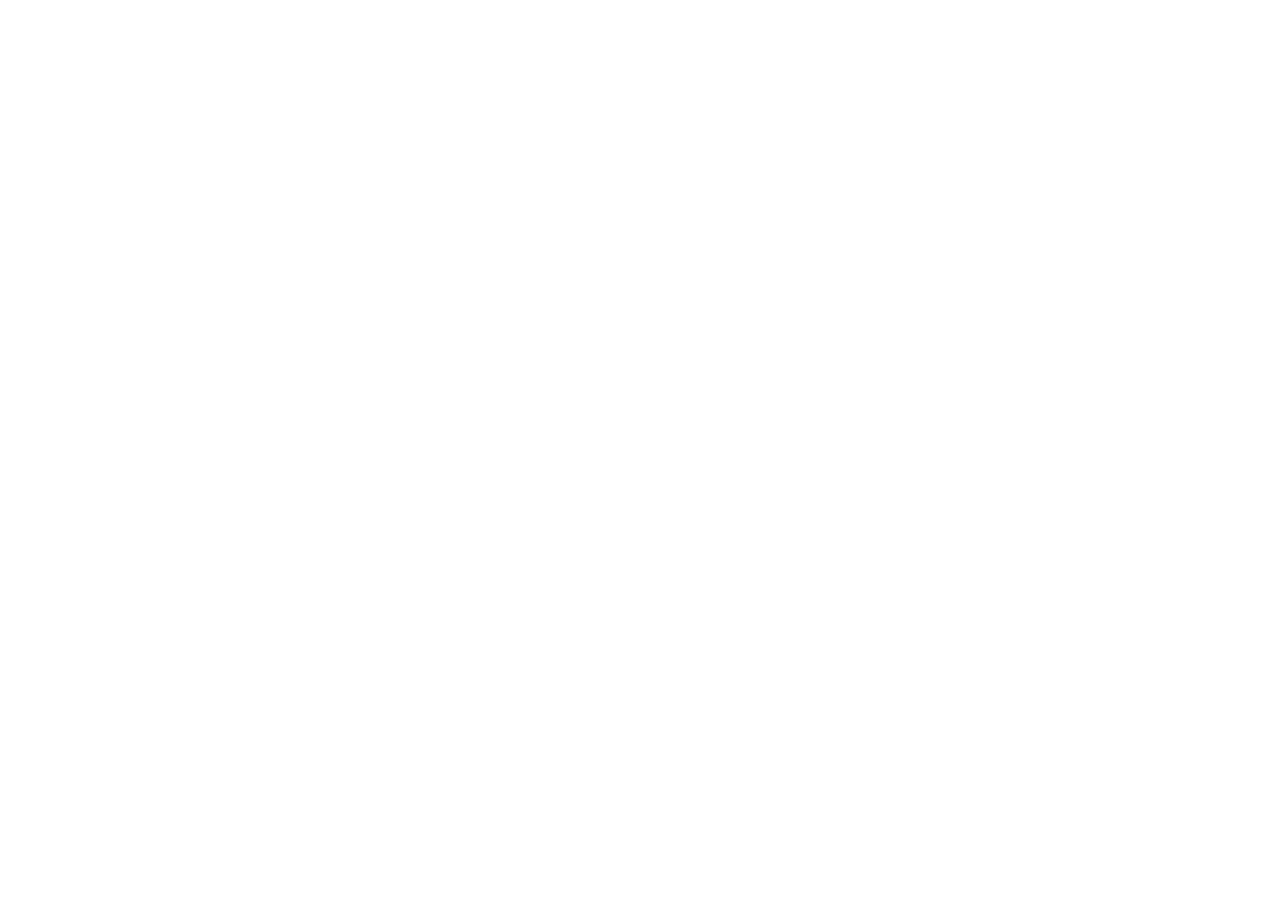
==== index.html @ 38ce5690 "sam's_shoes" ====
<!DOCTYPE html>
<html lang="ko">
  <head>
    <meta charset="UTF-8" />
    <meta http-equiv="X-UA-Compatible" content="IE=edge" />
    <meta name="viewport" content="width=device-width, initial-scale=1.0" />
    <title>Sam's shoes</title>
  </head>
  <body></body>
</html>
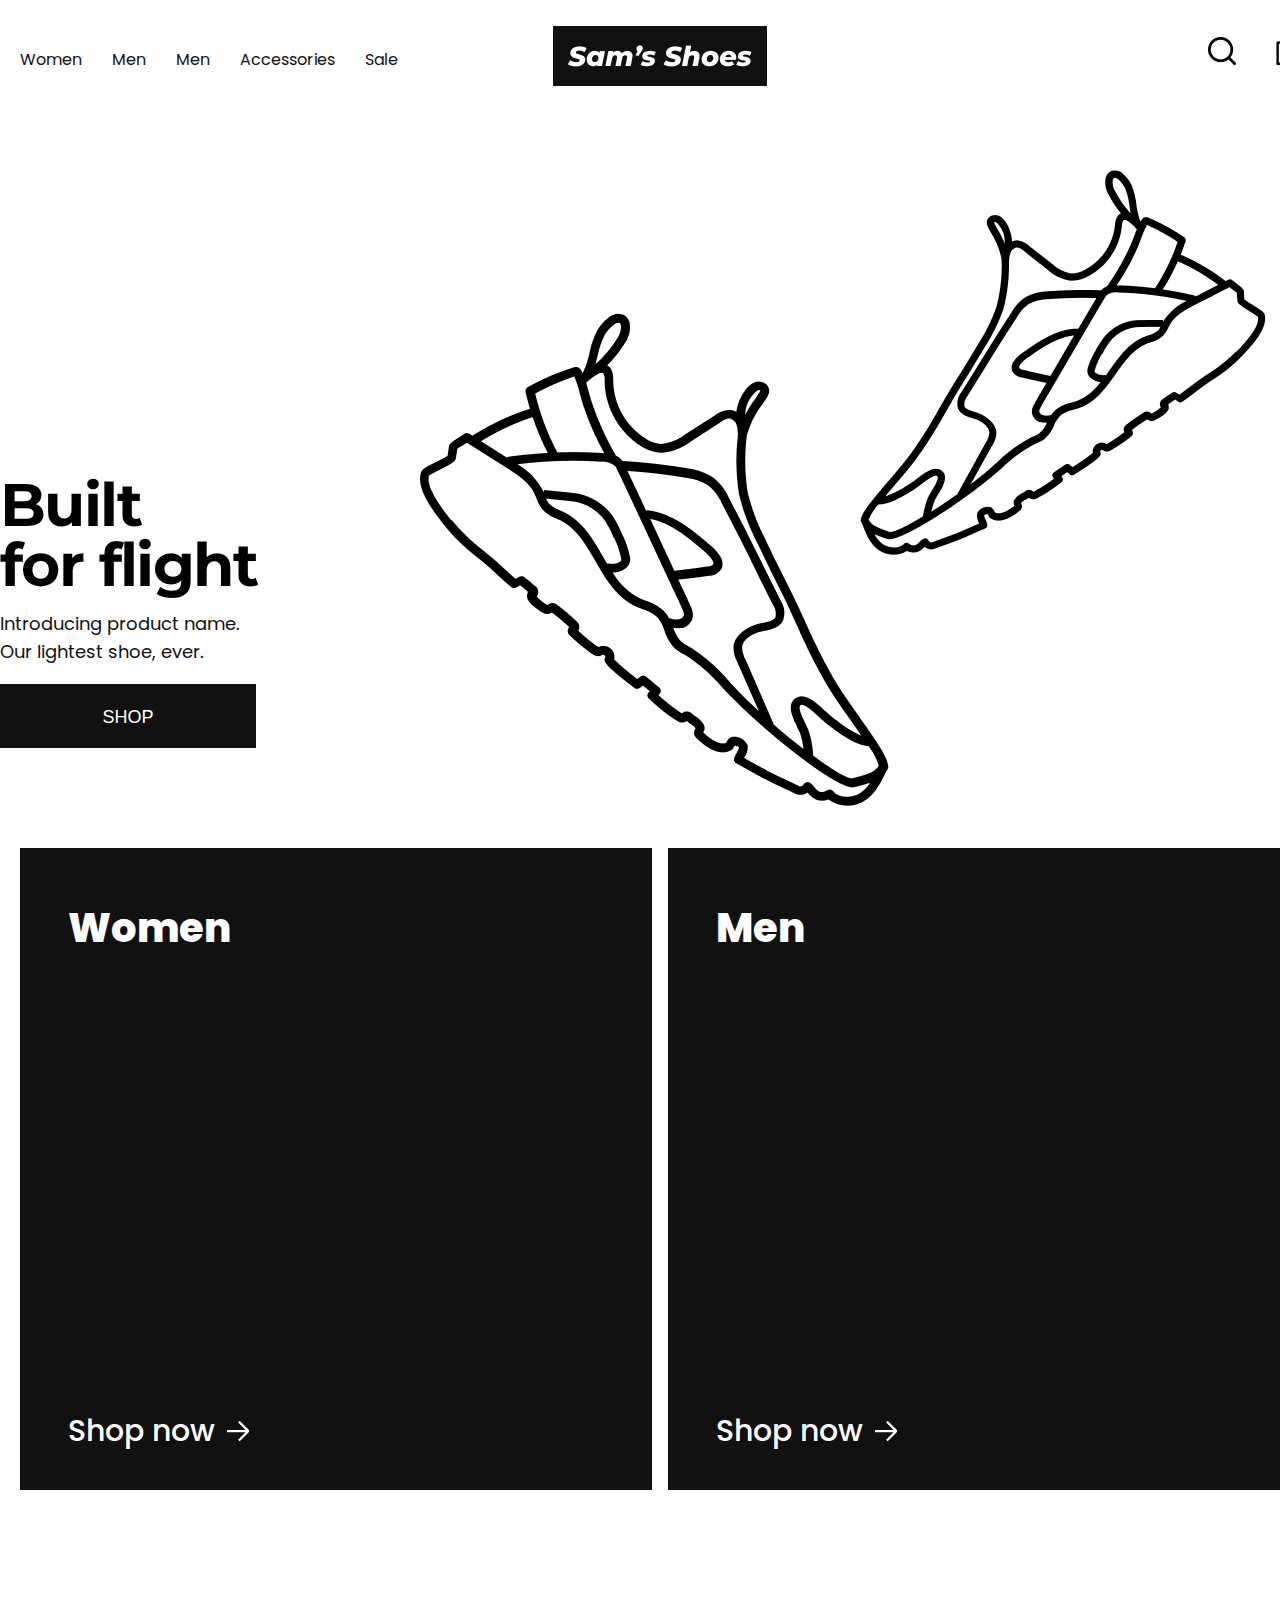
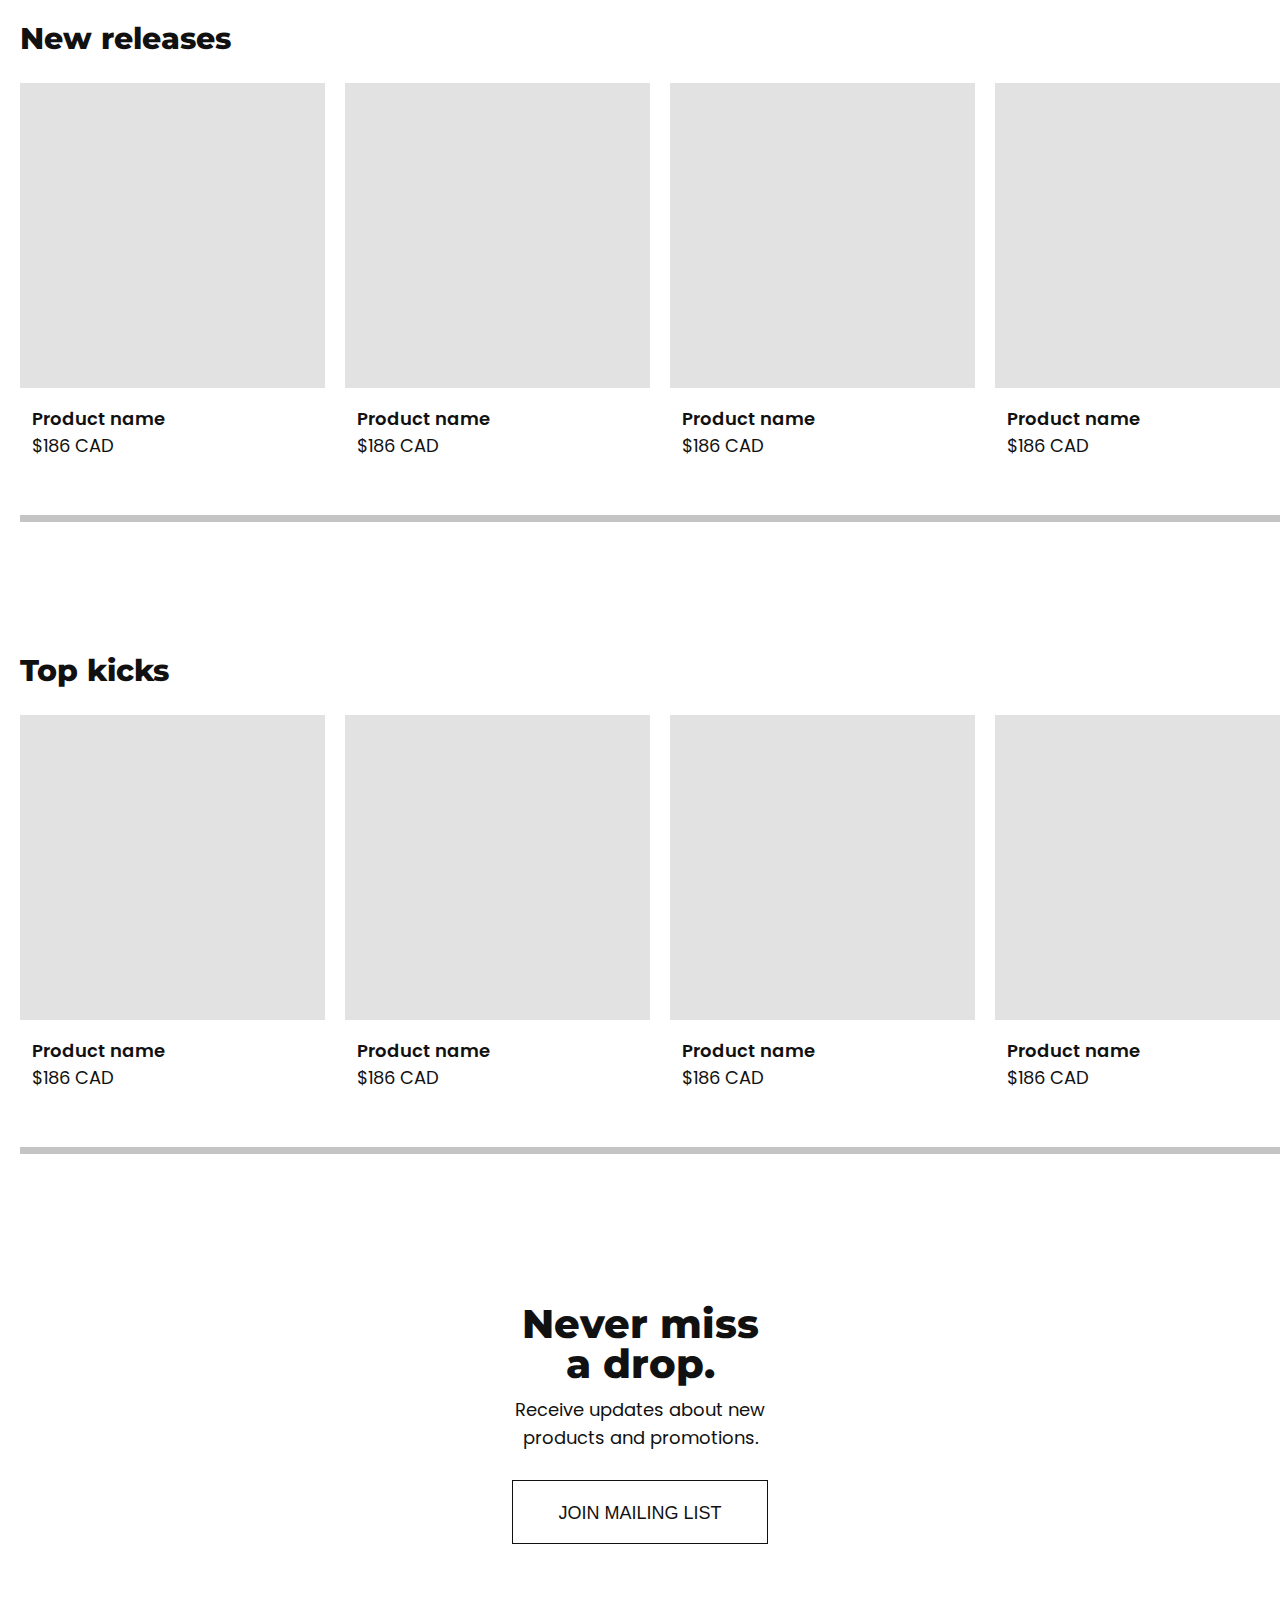
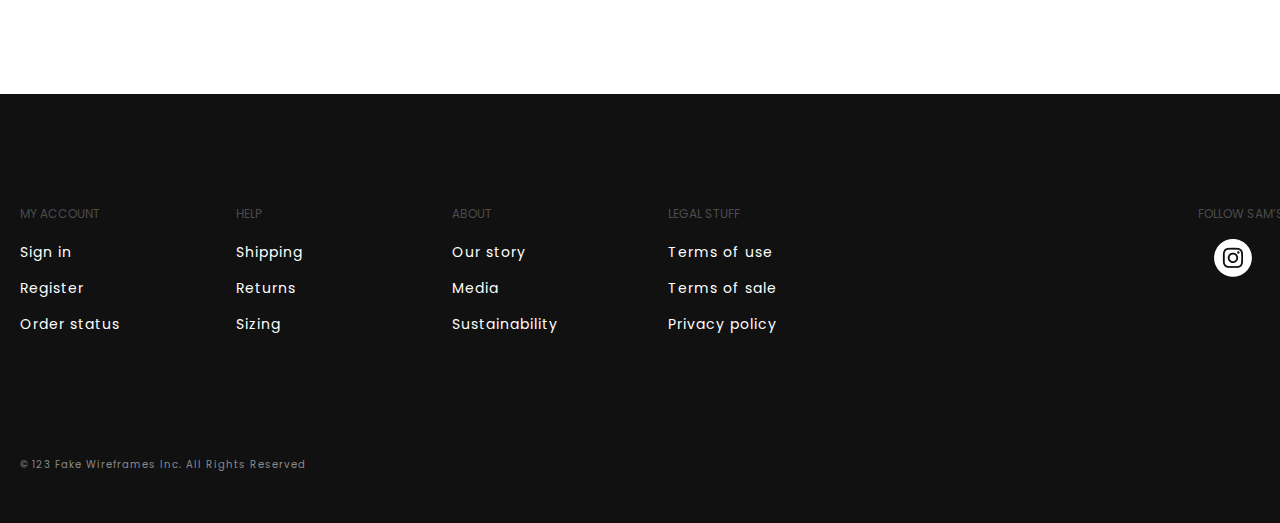
==== commit 837d9b7b: "shoes" ====
--- a/index.html
+++ b/index.html
@@ -3,8 +3,202 @@
   <head>
     <meta charset="UTF-8" />
     <meta http-equiv="X-UA-Compatible" content="IE=edge" />
-    <meta name="viewport" content="width=device-width, initial-scale=1.0" />
+    <meta name="viewport" content="width=S, initial-scale=1.0" />
     <title>Sam's shoes</title>
+    <link rel="stylesheet" href="/css/main.css" />
   </head>
-  <body></body>
+  <body>
+    <div class="container">
+      <div class="header">
+        <div class="inner">
+          <a href="#x" class="logo">
+            <img src="/images/logo.png" alt="" />
+          </a>
+          <ul class="nav">
+            <li><a href="#x">Women</a></li>
+            <li><a href="#x">Men</a></li>
+            <li><a href="#x">Men</a></li>
+            <li><a href="#x">Accessories</a></li>
+            <li><a href="#x">Sale</a></li>
+          </ul>
+          <ul class="top_menu">
+            <li>
+              <a href="#x"><img src="/images/search_icon.png" alt="" /></a>
+            </li>
+            <li>
+              <a href="#x"><img src="/images/cart_icon.png" alt="" /></a>
+            </li>
+          </ul>
+        </div>
+      </div>
+
+      <div class="hero">
+        <div class="slide">
+          <div class="text_box">
+            <h2>Built<br />for flight</h2>
+            <p>Introducing product name.<br />Our lightest shoe, ever.</p>
+            <button class="btn btn_dark">SHOP</button>
+          </div>
+        </div>
+      </div>
+
+      <div class="banner inner">
+        <ul>
+          <li>
+            <h2>Women</h2>
+            <a href="#x">
+              <span>Shop now</span>
+              <img src="/images/arrow.png" alt="" />
+            </a>
+          </li>
+          <li>
+            <h2>Men</h2>
+            <a href="#x">
+              <span>Shop now</span>
+              <img src="/images/arrow.png" alt="" />
+            </a>
+          </li>
+        </ul>
+      </div>
+
+      <div class="product inner">
+        <h2>New releases</h2>
+        <ul>
+          <li>
+            <img src="/images/gray_img.png" alt="" />
+            <div class="detail">
+              <p class="name">Product name</p>
+              <p class="price">$186 CAD</p>
+            </div>
+          </li>
+          <li>
+            <img src="/images/gray_img.png" alt="" />
+            <div class="detail">
+              <p class="name">Product name</p>
+              <p class="price">$186 CAD</p>
+            </div>
+          </li>
+          <li>
+            <img src="/images/gray_img.png" alt="" />
+            <div class="detail">
+              <p class="name">Product name</p>
+              <p class="price">$186 CAD</p>
+            </div>
+          </li>
+          <li>
+            <img src="/images/gray_img.png" alt="" />
+            <div class="detail">
+              <p class="name">Product name</p>
+              <p class="price">$186 CAD</p>
+            </div>
+          </li>
+        </ul>
+      </div>
+
+      <div class="product inner">
+        <h2>Top kicks</h2>
+        <ul>
+          <li>
+            <img src="/images/gray_img.png" alt="" />
+            <div class="detail">
+              <p class="name">Product name</p>
+              <p class="price">$186 CAD</p>
+            </div>
+          </li>
+          <li>
+            <img src="/images/gray_img.png" alt="" />
+            <div class="detail">
+              <p class="name">Product name</p>
+              <p class="price">$186 CAD</p>
+            </div>
+          </li>
+          <li>
+            <img src="/images/gray_img.png" alt="" />
+            <div class="detail">
+              <p class="name">Product name</p>
+              <p class="price">$186 CAD</p>
+            </div>
+          </li>
+          <li>
+            <img src="/images/gray_img.png" alt="" />
+            <div class="detail">
+              <p class="name">Product name</p>
+              <p class="price">$186 CAD</p>
+            </div>
+          </li>
+        </ul>
+      </div>
+
+      <div class="mailing">
+        <div class="text_box">
+          <h2>Never miss<br />a drop.</h2>
+          <p>Receive updates about new<br />products and promotions.</p>
+          <button class="btn">JOIN MAILING LIST</button>
+        </div>
+      </div>
+
+      <div class="footer">
+        <div class="inner">
+          <div class="menu">
+            <ul class="footer_menu">
+              <li>
+                <a href="#x">MY ACCOUNT</a>
+                <ul>
+                  <li><a href="#x">Sign in</a></li>
+                  <li><a href="#x">Register</a></li>
+                  <li><a href="#x">Order status</a></li>
+                </ul>
+              </li>
+              <li>
+                <a href="#x">HELP</a>
+                <ul>
+                  <li><a href="#x">Shipping</a></li>
+                  <li><a href="#x">Returns</a></li>
+                  <li><a href="#x">Sizing</a></li>
+                </ul>
+              </li>
+              <li>
+                <a href="#x">ABOUT</a>
+                <ul>
+                  <li><a href="#x">Our story</a></li>
+                  <li><a href="#x">Media</a></li>
+                  <li><a href="#x">Sustainability</a></li>
+                </ul>
+              </li>
+              <li>
+                <a href="#x">LEGAL STUFF</a>
+                <ul>
+                  <li><a href="#x">Terms of use</a></li>
+                  <li><a href="#x">Terms of sale</a></li>
+                  <li><a href="#x">Privacy policy</a></li>
+                </ul>
+              </li>
+            </ul>
+            <div class="footer_sns">
+              <p>FOLLOW SAM’S</p>
+              <ul>
+                <li>
+                  <a href="#x"><img src="/images/sns_facebook.png" alt="" /></a>
+                </li>
+                <li>
+                  <a href="#x"
+                    ><img src="/images/sns_Instagram.png" alt=""
+                  /></a>
+                </li>
+                <li>
+                  <a href="#x"><img src="/images/sns_twitter.png" alt="" /></a>
+                </li>
+                <li>
+                  <a href="#x"><img src="/images/sns_linkedin.png" alt="" /></a>
+                </li>
+              </ul>
+            </div>
+          </div>
+          <div class="copyright">
+            <p>© 123 Fake Wireframes Inc. All Rights Reserved</p>
+          </div>
+        </div>
+      </div>
+    </div>
+  </body>
 </html>
--- a/css/main.css
+++ b/css/main.css
@@ -0,0 +1,296 @@
+/* width : 1320px */
+/* 양쪽 패딩 : 20px */
+/* 실제 컨텐츠 넓이 : 1280px */
+
+@import url("https://fonts.googleapis.com/css2?family=Montserrat:wght@600;800&family=Poppins:wght@400;500;600&display=swap");
+
+* {
+  box-sizing: border-box;
+  margin: 0;
+  padding: 0;
+}
+
+ul {
+  list-style: none;
+}
+
+a {
+  text-decoration: none;
+  color: inherit;
+}
+
+.btn {
+  width: 256px;
+  height: 64px;
+  border: 1px solid #111;
+  background-color: #fff;
+  color: #111;
+  text-align: center;
+  line-height: 64px;
+  font-size: 18px;
+}
+
+.btn_dark {
+  background-color: #111;
+  color: #fff;
+}
+
+body {
+  font-family: "Poppins", sans-serif;
+  /* font-family: 'Montserrat', sans-serif; */
+  font-size: 16px;
+  color: #111;
+}
+
+.container {
+}
+
+.inner {
+  width: 1320px;
+  padding: 0 20px;
+  margin: 0 auto;
+}
+
+.header {
+  height: 120px;
+}
+
+.header .inner {
+  position: relative;
+  display: flex;
+  justify-content: space-between;
+}
+
+.header li a {
+  height: 120px;
+  display: inline-block;
+  line-height: 120px;
+}
+
+.nav {
+  display: flex;
+}
+
+.nav li a {
+  margin-right: 30px;
+}
+
+.top_menu {
+  display: flex;
+}
+
+.top_menu li a {
+  margin-left: 40px;
+}
+
+.logo {
+  position: absolute;
+  top: 50%;
+  left: 50%;
+  transform: translate(-50%, -50%);
+}
+
+/* hero */
+.slide {
+  position: relative;
+  width: 1280px;
+  height: 728px;
+  margin: 0 auto;
+  background-image: url("/images/main_visual.png");
+  background-repeat: no-repeat;
+  background-position: center right;
+}
+
+.slide .text_box {
+  position: absolute;
+  bottom: 100px;
+  left: 0;
+}
+
+.slide .text_box h2 {
+  font-family: "Montserrat", sans-serif;
+  font-size: 60px;
+  line-height: 1;
+  color: #000;
+  letter-spacing: -1.6px;
+}
+
+.slide .text_box p {
+  font-size: 18px;
+  margin-top: 15px;
+  margin-bottom: 18px;
+  line-height: 28px;
+}
+
+/* banner */
+.banner ul {
+  display: flex;
+  justify-content: space-between;
+}
+
+.banner ul li {
+  width: 632px;
+  height: 642px;
+  background-color: #111;
+  color: #fff;
+  position: relative;
+}
+
+.banner li h2 {
+  font-weight: 800;
+  font-size: 40px;
+  position: absolute;
+  top: 50px;
+  left: 48px;
+}
+
+.banner ul li a {
+  display: flex;
+  align-items: center;
+  gap: 12px;
+  font-weight: 500;
+  font-size: 30px;
+  position: absolute;
+  left: 48px;
+  bottom: 36px;
+}
+
+/* product */
+.product {
+  margin-top: 130px;
+}
+
+.product h2 {
+  font-family: "Montserrat", sans-serif;
+  font-weight: 800;
+  font-size: 30px;
+  margin-bottom: 26px;
+}
+
+.product ul {
+  display: flex;
+  justify-content: space-between;
+  position: relative;
+}
+
+.product ul::after {
+  content: "";
+  position: absolute;
+  background-color: #c4c4c4;
+  width: 100%;
+  height: 7px;
+  bottom: 0;
+}
+
+.product ul li {
+  width: 305px;
+  padding-bottom: 63px;
+  position: relative;
+}
+
+.product ul li::after {
+  content: "";
+  position: absolute;
+  width: 0;
+  height: 7px;
+  background-color: #111;
+  bottom: 0;
+  z-index: 1;
+  transition: width 0.3s;
+}
+
+.product ul li:hover::after {
+  width: 100%;
+}
+
+.product .detail {
+  padding-top: 10px;
+  padding-left: 12px;
+}
+
+.product ul li .detail p.name {
+  font-size: 18px;
+  font-weight: 600;
+}
+
+.product ul li .detail p.price {
+  font-size: 18px;
+}
+
+/* mailing */
+.mailing {
+  display: flex;
+  align-items: center;
+  justify-content: center;
+}
+
+.mailing .text_box {
+  margin: 0 auto;
+  padding: 150px;
+  text-align: center;
+}
+
+.mailing .text_box h2 {
+  font-family: "Montserrat", sans-serif;
+  font-weight: 800;
+  font-size: 40px;
+  line-height: 1;
+}
+
+.mailing .text_box p {
+  font-size: 18px;
+  line-height: 28px;
+  margin-top: 12px;
+  margin-bottom: 28px;
+}
+
+/* footer */
+.footer {
+  background-color: #111;
+  color: #fff;
+  padding-top: 106px;
+  padding-bottom: 50px;
+}
+
+.footer .inner .menu {
+  display: flex;
+  justify-content: space-between;
+}
+
+.footer .inner .footer_menu {
+  display: flex;
+}
+
+.footer .inner .footer_menu li {
+  width: 216px;
+}
+
+.footer .inner .footer_menu > li > a,
+.footer .inner .footer_sns p {
+  font-size: 12px;
+  color: rgba(255, 255, 255, 0.25);
+  display: inline-block;
+  margin-bottom: 16px;
+}
+
+.footer .inner .footer_menu ul a {
+  font-size: 14px;
+  letter-spacing: 1px;
+  margin-bottom: 12px;
+  display: inline-block;
+}
+
+.footer .inner .footer_sns ul {
+  display: flex;
+}
+
+.footer .inner .footer_sns ul li {
+  margin-right: 16px;
+}
+
+.footer .inner .copyright {
+  margin-top: 110px;
+  font-size: 10px;
+  letter-spacing: 1px;
+  color: rgba(255, 255, 255, 0.5);
+}
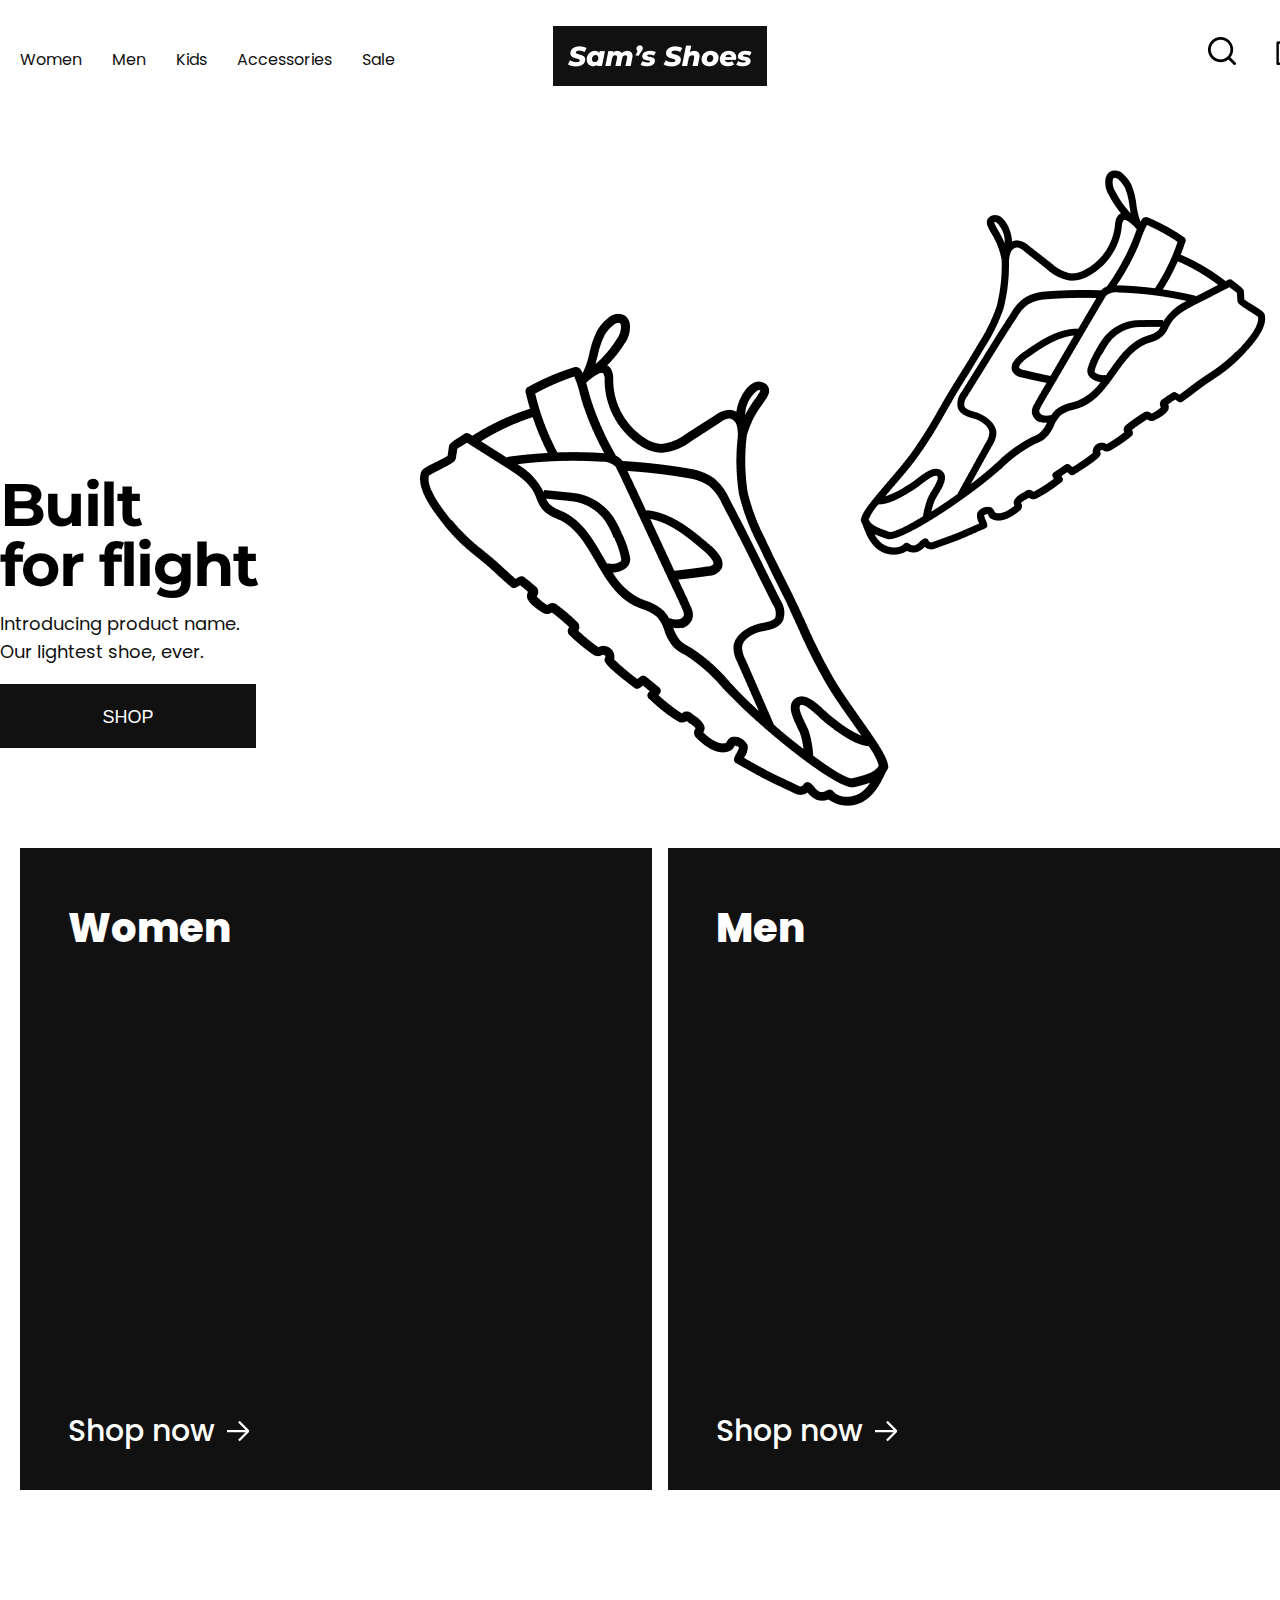
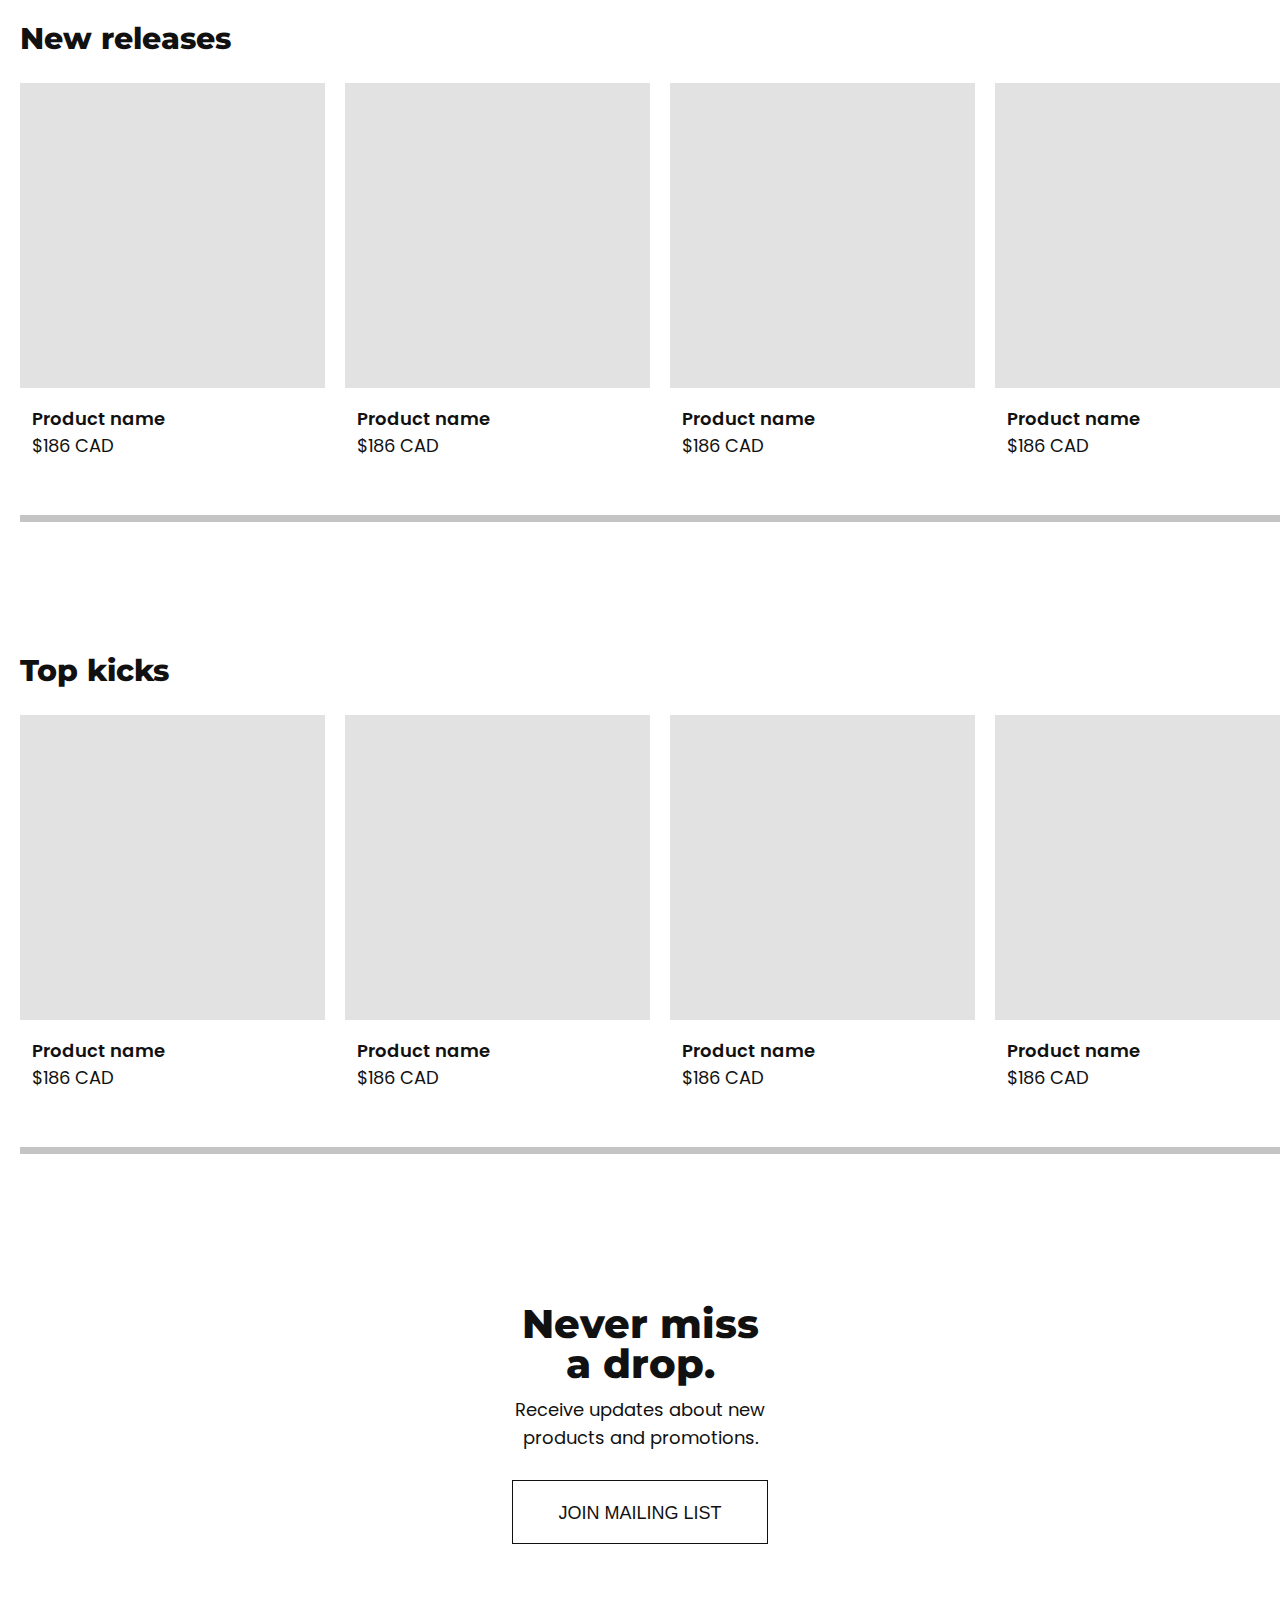
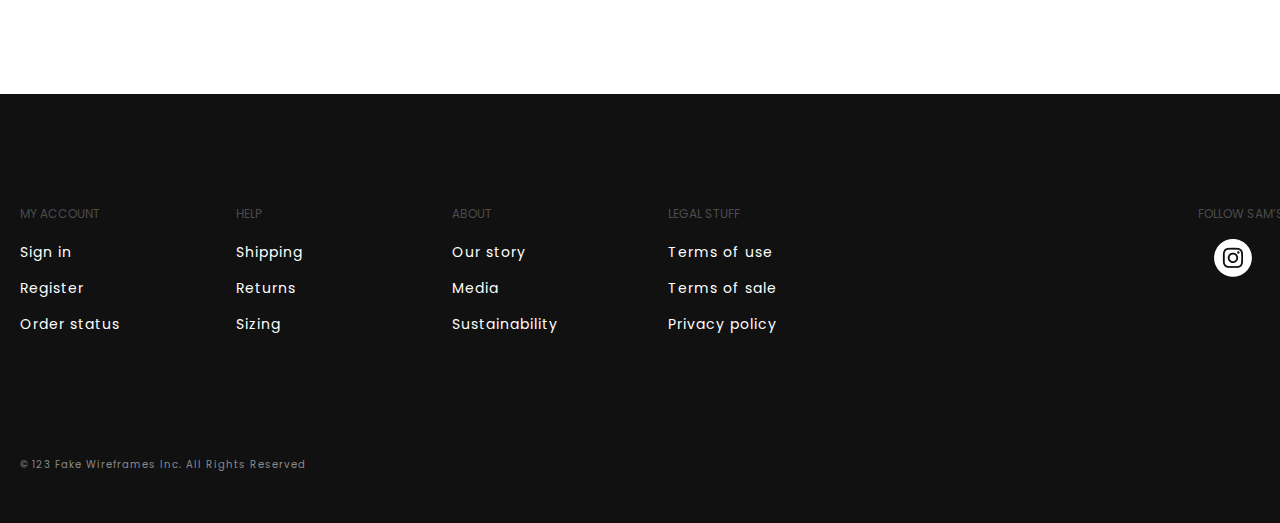
==== commit 11974f81: "shoes" ====
--- a/index.html
+++ b/index.html
@@ -5,28 +5,28 @@
     <meta http-equiv="X-UA-Compatible" content="IE=edge" />
     <meta name="viewport" content="width=S, initial-scale=1.0" />
     <title>Sam's shoes</title>
-    <link rel="stylesheet" href="/css/main.css" />
+    <link rel="stylesheet" href="css/main.css" />
   </head>
   <body>
     <div class="container">
       <div class="header">
         <div class="inner">
           <a href="#x" class="logo">
-            <img src="/images/logo.png" alt="" />
+            <img src="images/logo.png" alt="" />
           </a>
           <ul class="nav">
-            <li><a href="#x">Women</a></li>
-            <li><a href="#x">Men</a></li>
-            <li><a href="#x">Men</a></li>
-            <li><a href="#x">Accessories</a></li>
-            <li><a href="#x">Sale</a></li>
+            <li><a href="pages/sub.html">Women</a></li>
+            <li><a href="pages/sub.html">Men</a></li>
+            <li><a href="pages/sub.html">Kids</a></li>
+            <li><a href="pages/sub.html">Accessories</a></li>
+            <li><a href="pages/sub.html">Sale</a></li>
           </ul>
           <ul class="top_menu">
             <li>
-              <a href="#x"><img src="/images/search_icon.png" alt="" /></a>
+              <a href="#x"><img src="images/search_icon.png" alt="" /></a>
             </li>
             <li>
-              <a href="#x"><img src="/images/cart_icon.png" alt="" /></a>
+              <a href="#x"><img src="images/cart_icon.png" alt="" /></a>
             </li>
           </ul>
         </div>
@@ -46,16 +46,16 @@
         <ul>
           <li>
             <h2>Women</h2>
-            <a href="#x">
+            <a href="pages/sub.html">
               <span>Shop now</span>
-              <img src="/images/arrow.png" alt="" />
+              <img src="images/arrow.png" alt="" />
             </a>
           </li>
           <li>
             <h2>Men</h2>
-            <a href="#x">
+            <a href="pages/sub.html">
               <span>Shop now</span>
-              <img src="/images/arrow.png" alt="" />
+              <img src="images/arrow.png" alt="" />
             </a>
           </li>
         </ul>
@@ -65,28 +65,28 @@
         <h2>New releases</h2>
         <ul>
           <li>
-            <img src="/images/gray_img.png" alt="" />
-            <div class="detail">
-              <p class="name">Product name</p>
-              <p class="price">$186 CAD</p>
-            </div>
-          </li>
-          <li>
-            <img src="/images/gray_img.png" alt="" />
-            <div class="detail">
-              <p class="name">Product name</p>
-              <p class="price">$186 CAD</p>
-            </div>
-          </li>
-          <li>
-            <img src="/images/gray_img.png" alt="" />
-            <div class="detail">
-              <p class="name">Product name</p>
-              <p class="price">$186 CAD</p>
-            </div>
-          </li>
-          <li>
-            <img src="/images/gray_img.png" alt="" />
+            <img src="images/gray_img.png" alt="" />
+            <div class="detail">
+              <p class="name">Product name</p>
+              <p class="price">$186 CAD</p>
+            </div>
+          </li>
+          <li>
+            <img src="images/gray_img.png" alt="" />
+            <div class="detail">
+              <p class="name">Product name</p>
+              <p class="price">$186 CAD</p>
+            </div>
+          </li>
+          <li>
+            <img src="images/gray_img.png" alt="" />
+            <div class="detail">
+              <p class="name">Product name</p>
+              <p class="price">$186 CAD</p>
+            </div>
+          </li>
+          <li>
+            <img src="images/gray_img.png" alt="" />
             <div class="detail">
               <p class="name">Product name</p>
               <p class="price">$186 CAD</p>
@@ -99,28 +99,28 @@
         <h2>Top kicks</h2>
         <ul>
           <li>
-            <img src="/images/gray_img.png" alt="" />
-            <div class="detail">
-              <p class="name">Product name</p>
-              <p class="price">$186 CAD</p>
-            </div>
-          </li>
-          <li>
-            <img src="/images/gray_img.png" alt="" />
-            <div class="detail">
-              <p class="name">Product name</p>
-              <p class="price">$186 CAD</p>
-            </div>
-          </li>
-          <li>
-            <img src="/images/gray_img.png" alt="" />
-            <div class="detail">
-              <p class="name">Product name</p>
-              <p class="price">$186 CAD</p>
-            </div>
-          </li>
-          <li>
-            <img src="/images/gray_img.png" alt="" />
+            <img src="images/gray_img.png" alt="" />
+            <div class="detail">
+              <p class="name">Product name</p>
+              <p class="price">$186 CAD</p>
+            </div>
+          </li>
+          <li>
+            <img src="images/gray_img.png" alt="" />
+            <div class="detail">
+              <p class="name">Product name</p>
+              <p class="price">$186 CAD</p>
+            </div>
+          </li>
+          <li>
+            <img src="images/gray_img.png" alt="" />
+            <div class="detail">
+              <p class="name">Product name</p>
+              <p class="price">$186 CAD</p>
+            </div>
+          </li>
+          <li>
+            <img src="images/gray_img.png" alt="" />
             <div class="detail">
               <p class="name">Product name</p>
               <p class="price">$186 CAD</p>
@@ -178,18 +178,16 @@
               <p>FOLLOW SAM’S</p>
               <ul>
                 <li>
-                  <a href="#x"><img src="/images/sns_facebook.png" alt="" /></a>
-                </li>
-                <li>
-                  <a href="#x"
-                    ><img src="/images/sns_Instagram.png" alt=""
-                  /></a>
-                </li>
-                <li>
-                  <a href="#x"><img src="/images/sns_twitter.png" alt="" /></a>
-                </li>
-                <li>
-                  <a href="#x"><img src="/images/sns_linkedin.png" alt="" /></a>
+                  <a href="#x"><img src="images/sns_facebook.png" alt="" /></a>
+                </li>
+                <li>
+                  <a href="#x"><img src="images/sns_Instagram.png" alt="" /></a>
+                </li>
+                <li>
+                  <a href="#x"><img src="images/sns_twitter.png" alt="" /></a>
+                </li>
+                <li>
+                  <a href="#x"><img src="images/sns_linkedin.png" alt="" /></a>
                 </li>
               </ul>
             </div>
--- a/css/main.css
+++ b/css/main.css
@@ -35,6 +35,10 @@
   color: #fff;
 }
 
+.btn_full {
+  width: 100%;
+}
+
 body {
   font-family: "Poppins", sans-serif;
   /* font-family: 'Montserrat', sans-serif; */
@@ -96,7 +100,7 @@
   width: 1280px;
   height: 728px;
   margin: 0 auto;
-  background-image: url("/images/main_visual.png");
+  background-image: url("../images/main_visual.png");
   background-repeat: no-repeat;
   background-position: center right;
 }
